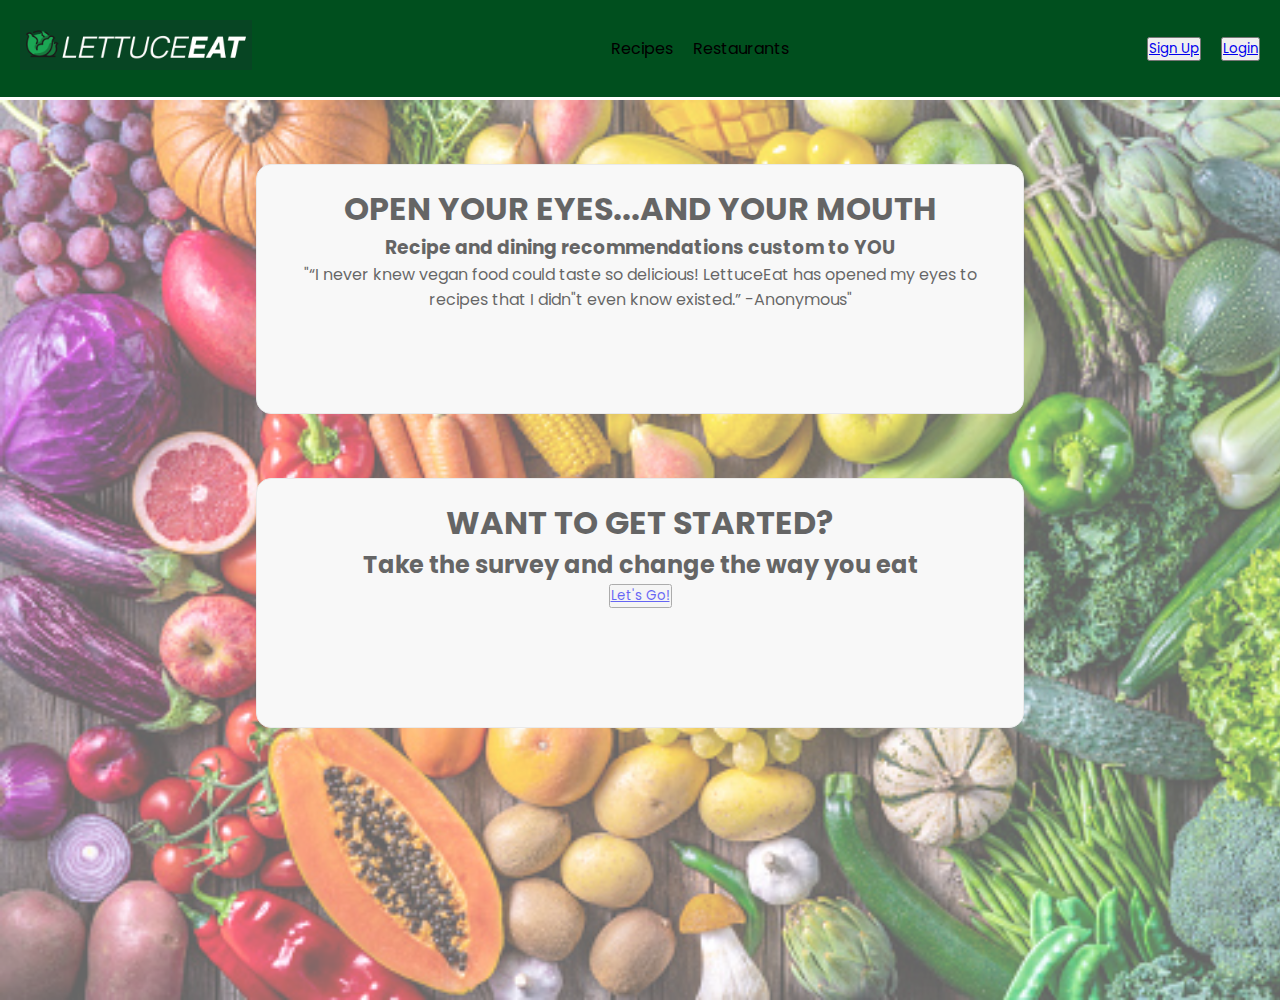
==== index.html @ 0c91b644 "Started landing page" ====
<!DOCTYPE html>
<html>
    <head>
        <meta charset="utf-8">
        <link rel="stylesheet" href="style/main.css">
        <title>LettuceEat</title>
    </head>

    <body>
        <div class="container">
            <header>
                <div class="logo">
                    <img src="images/green_logo.png" alt="logo" />
                    </div>
                    <nav>
                        <ul>
                            <li><a href="recipe.html">Recipes</a></li>
                            <li><a href="restaurant.html">Restaurants</a></li>
                        </ul>
                    </nav>
                    <div class="buttons">
                        <button><a href="signup.html">Sign Up</a></button>
                        <button><a href="login.html">Login</a></button>
                    </div>
            </header>
            <div class="main">
                <div class="quote-box">
                    <h1>OPEN YOUR EYES...AND YOUR MOUTH</h1>
                    <h3>Recipe and dining recommendations custom to YOU</h3>
                    <div class="user-quote">
                        <p>"“I never knew vegan food could taste so delicious! LettuceEat has opened my eyes to recipes that I didn&quot;t even know existed.” -Anonymous"</p>
                    </div>
                </div>
                <div class="quote-box">
                    <h1>WANT TO GET STARTED?</h1>
                    <h2>Take the survey and change the way you eat</h2>
                    <button><a href="#">Let's Go!</a></button>
                </div>
            </div>
        </div>
    </body>
</html>
---- style/main.css ----
@import url('https://fonts.googleapis.com/css2?family=Poppins:wght@200;300;400;500;600;700&display=swap');
*{
  margin: 0;
  padding: 0;
  box-sizing: border-box;
  font-family: "Poppins" , sans-serif;
}

header {
    display: flex;
    justify-content: space-between;
    align-items: center;
    padding: 20px;
    background-color: #004f1e;
  }
  
  .logo img {
    height: 50px;
  }
  
  nav ul {
    display: flex;
    list-style: none;
    margin: 0;
    padding: 0;
  }
  
  nav li {
    margin-left: 20px;
  }
  
  nav a {
    text-decoration: none;
    color: black;
  }

  .buttons {
    display: flex;
    justify-content: flex-end;
    align-items: center;
  }
  
  .buttons button {
    margin-left: 20px;
  }

  .main{
        position: absolute;
        top: 100px; /* Adjust this value to match the height of your header */
        left: 0;
        width: 100%;
        height: 100%; 
        background-image: url("../images/vegetables.jpeg");
        background-size: cover;
        opacity: 0.6;
  }

  .quote-box {
    background-color: #f5f5f5;
    border: 1px solid #ddd;
    height: 250px;
    padding: 20px;
    text-align: center;
    margin-top: 5%;
    margin-left: 20%;
    margin-right: 20%;
    border-radius: 15px;
  }
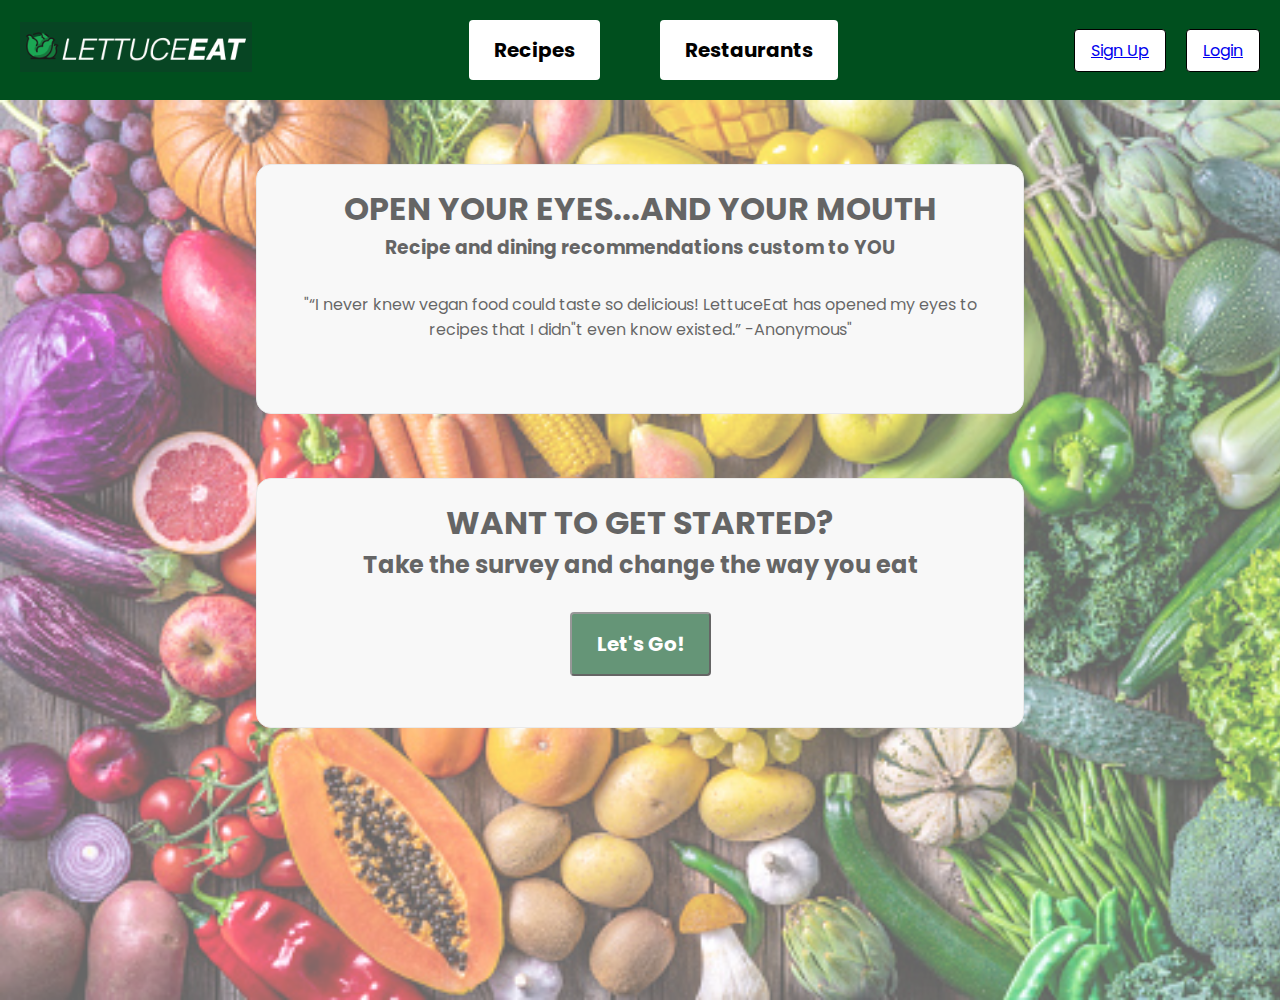
==== commit 0cbda998: "finished landing page" ====
--- a/index.html
+++ b/index.html
@@ -14,13 +14,13 @@
                     </div>
                     <nav>
                         <ul>
-                            <li><a href="recipe.html">Recipes</a></li>
-                            <li><a href="restaurant.html">Restaurants</a></li>
+                            <li class="middle_buttons"><a href="recipe.html">Recipes</a></li>
+                            <li class="middle_buttons"><a href="restaurant.html">Restaurants</a></li>
                         </ul>
                     </nav>
                     <div class="buttons">
-                        <button><a href="signup.html">Sign Up</a></button>
-                        <button><a href="login.html">Login</a></button>
+                        <button class="signup"><a href="signup.html">Sign Up</a></button>
+                        <button class="login"><a href="login.html">Login</a></button>
                     </div>
             </header>
             <div class="main">
@@ -34,7 +34,7 @@
                 <div class="quote-box">
                     <h1>WANT TO GET STARTED?</h1>
                     <h2>Take the survey and change the way you eat</h2>
-                    <button><a href="#">Let's Go!</a></button>
+                    <button class="survey"><a href="#">Let's Go!</a></button>
                 </div>
             </div>
         </div>
--- a/style/main.css
+++ b/style/main.css
@@ -60,9 +60,87 @@
     border: 1px solid #ddd;
     height: 250px;
     padding: 20px;
+ 
     text-align: center;
     margin-top: 5%;
     margin-left: 20%;
     margin-right: 20%;
     border-radius: 15px;
-  }+  }
+
+  .quote-box div {
+    margin-top: 30px;
+  }
+
+  .quote-box button {
+    margin-top: 30px;
+  }
+
+  .signup {
+    background-color: #ffffff;
+    color: #000000;
+    border: 1px solid #000000;
+    padding: 8px 16px;
+    border-radius: 4px;
+    font-size: 16px;
+    cursor: pointer;
+  }
+
+  .login {
+    background-color: #ffffff;
+    color: #000000;
+    border: 1px solid #000000;
+    padding: 8px 16px;
+    border-radius: 4px;
+    font-size: 16px;
+    cursor: pointer;
+  }
+
+  .middle_buttons a {
+    font-size: 20px;
+    /* color: #black; */
+    font-weight: bold;
+    
+  }
+
+  .middle_buttons {
+    background-color: white;
+    padding-left: 25px;
+    padding-right: 25px;
+    padding-top: 15px;
+    padding-bottom: 15px;
+    margin-right: 30px;
+    margin-left: 30px;
+    border-radius: 4px;
+    
+  }
+
+  .middle_buttons:hover {
+    padding-left: 40px;
+    padding-right: 40px;
+    /* padding-top: 20px;
+    padding-bottom: 20px; */
+  }
+
+  .survey a {
+    font-size: 20px;
+    color: #fff;
+    font-weight: bold;
+    text-decoration: none;
+    
+  }
+
+  .survey {
+    background-color: #004f1e;
+
+    padding-left: 25px;
+    padding-right: 25px;
+    padding-top: 15px;
+    padding-bottom: 15px;
+    margin-right: 30px;
+    margin-left: 30px;
+    border-radius: 4px;
+    
+  }
+
+  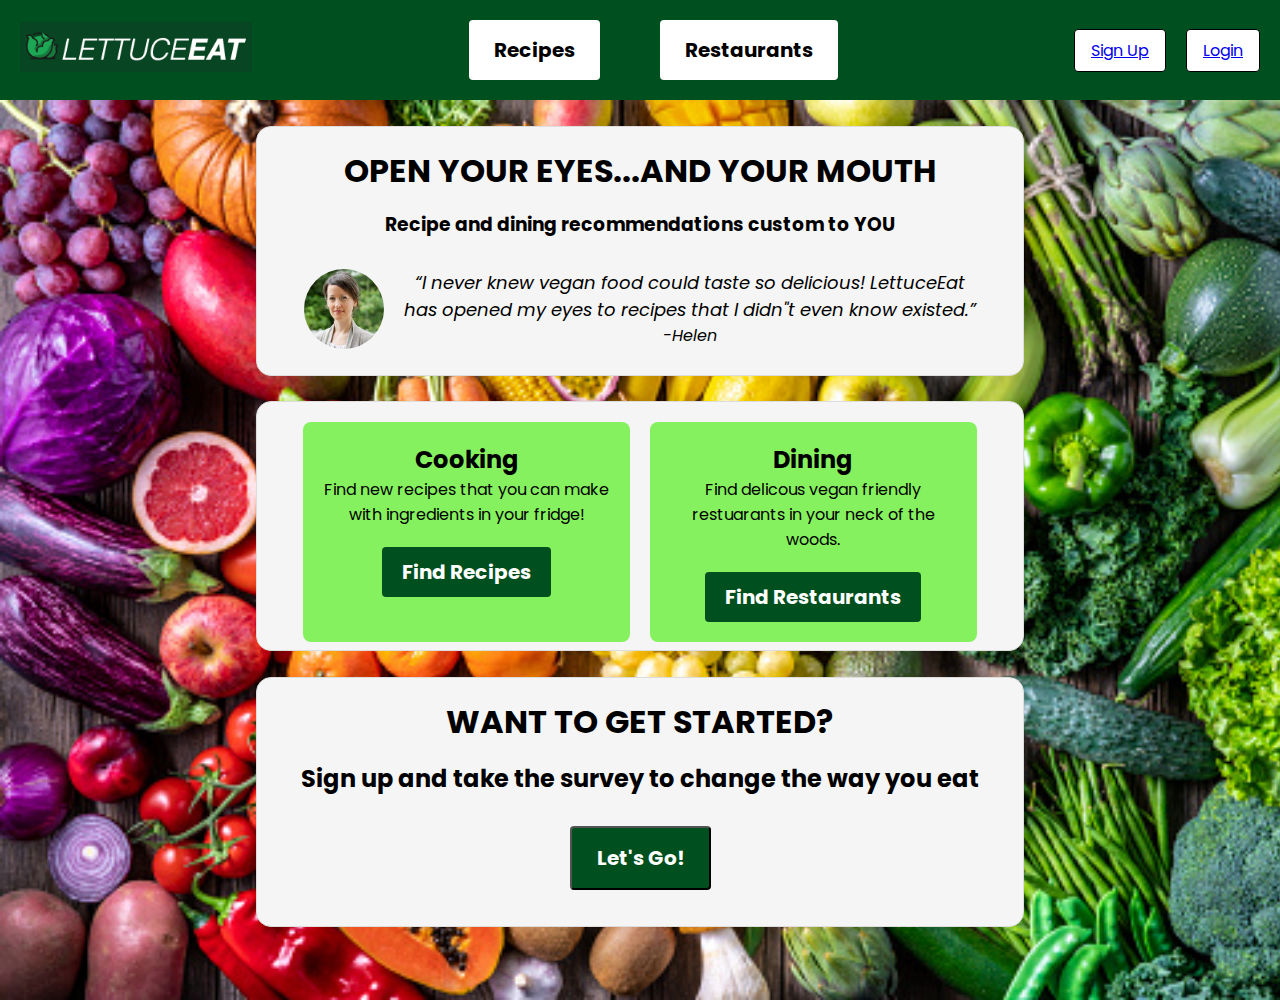
==== commit 69d2991e: "Finished recipe/rest" ====
--- a/index.html
+++ b/index.html
@@ -5,12 +5,13 @@
         <link rel="stylesheet" href="style/main.css">
         <title>LettuceEat</title>
     </head>
-
     <body>
         <div class="container">
             <header>
                 <div class="logo">
-                    <img src="images/green_logo.png" alt="logo" />
+                    <a href="index.html">
+                        <img src="images/green_logo.png" alt="logo" />
+                    </a>
                     </div>
                     <nav>
                         <ul>
@@ -27,14 +28,33 @@
                 <div class="quote-box">
                     <h1>OPEN YOUR EYES...AND YOUR MOUTH</h1>
                     <h3>Recipe and dining recommendations custom to YOU</h3>
-                    <div class="user-quote">
-                        <p>"“I never knew vegan food could taste so delicious! LettuceEat has opened my eyes to recipes that I didn&quot;t even know existed.” -Anonymous"</p>
+                    <div class="quote-container">
+                        <img src="images/headshot.jpeg" alt="Picture">
+                        <blockquote>
+                            <p>“I never knew vegan food could taste so delicious! LettuceEat</p>
+                            <p>has opened my eyes to recipes that I didn&quot;t even know existed.”</p>
+                            <cite>-Helen</cite>
+                        </blockquote>
                     </div>
                 </div>
                 <div class="quote-box">
+                    <div class="recipe-restaurant">
+                        <div class="recipe-box">
+                          <h2>Cooking</h2>
+                          <p>Find new recipes that you can make with ingredients in your fridge!</p>
+                          <button class="survey"><a href="recipe.html">Find Recipes</a></button>
+                        </div>
+                        <div class="restaurant-box">
+                          <h2>Dining</h2>
+                          <p>Find delicous vegan friendly restuarants in your neck of the woods.</p>
+                          <button class="survey"><a href="restaurant.html">Find Restaurants</a></button>
+                        </div>
+                      </div>
+                </div>
+                <div class="quote-box">
                     <h1>WANT TO GET STARTED?</h1>
-                    <h2>Take the survey and change the way you eat</h2>
-                    <button class="survey"><a href="#">Let's Go!</a></button>
+                    <h2>Sign up and take the survey to change the way you eat</h2>
+                    <button class="survey"><a href="signup.html">Let's Go!</a></button>
                 </div>
             </div>
         </div>
--- a/style/main.css
+++ b/style/main.css
@@ -44,7 +44,7 @@
     margin-left: 20px;
   }
 
-  .main{
+  .main {
         position: absolute;
         top: 100px; /* Adjust this value to match the height of your header */
         left: 0;
@@ -52,7 +52,6 @@
         height: 100%; 
         background-image: url("../images/vegetables.jpeg");
         background-size: cover;
-        opacity: 0.6;
   }
 
   .quote-box {
@@ -60,16 +59,45 @@
     border: 1px solid #ddd;
     height: 250px;
     padding: 20px;
- 
     text-align: center;
-    margin-top: 5%;
+    margin-top: 2%;
     margin-left: 20%;
     margin-right: 20%;
     border-radius: 15px;
   }
 
-  .quote-box div {
+  .quote-box h3 {
+    margin-top: 15px;
+  }
+
+  .quote-box h2 {
+    margin-top: 15px;
+  }
+
+  .quote-container {
+    display: flex;
+    justify-content: center;
+    align-items: center;
     margin-top: 30px;
+  }
+
+  .quote-container img {
+    height: 80px;
+    width: 80px;
+    border-radius: 60%;
+  }
+  
+  blockquote {
+    margin-left: 20px;
+  }
+  
+  blockquote p {
+    font-size: 18px;
+    font-style: italic;
+  }
+  
+  cite {
+    font-size: 16px;
   }
 
   .quote-box button {
@@ -116,10 +144,7 @@
   }
 
   .middle_buttons:hover {
-    padding-left: 40px;
-    padding-right: 40px;
-    /* padding-top: 20px;
-    padding-bottom: 20px; */
+    background-color: tan;
   }
 
   .survey a {
@@ -132,7 +157,6 @@
 
   .survey {
     background-color: #004f1e;
-
     padding-left: 25px;
     padding-right: 25px;
     padding-top: 15px;
@@ -143,4 +167,133 @@
     
   }
 
-  +  .search-container {
+    display: flex;
+    flex-direction: column;
+    align-items: center;
+}
+
+.search-container h1 {
+    margin-top: 25px;
+}
+
+.search-container p {
+    margin-top: 20px;
+    margin-bottom: 20px;
+}
+
+.search-container h4 {
+    margin-top: 25px;
+    margin-bottom: 25px;
+}
+
+.search-field {
+    margin-bottom: 10px;
+    display: flex;
+    flex-direction: row;
+    align-items: center;
+}
+
+.search-field label {
+    margin-right: 5px;
+}
+
+.search-field .delete-button {
+    margin-left: 10px;
+    width: 20px;
+    height: 20px;
+    background-color: #dc3545;
+    color: #fff;
+    border: none;
+    border-radius: 50%;
+    cursor: pointer;
+    display: flex;
+    align-items: center;
+    justify-content: center;
+    font-weight: bold;
+    font-size: 14px;
+    line-height: 1;
+}
+
+.add-button {
+    margin-top: 10px;
+    padding: 5px;
+    background-color: #004f1e;
+    color: #fff;
+    border: none;
+    border-radius: 5px;
+    cursor: pointer;
+}
+
+.search {
+    color: white;
+    background-color: #004f1e;
+    font-size: 20px;
+    padding-left: 25px;
+    padding-right: 25px;
+    padding-top: 15px;
+    padding-bottom: 15px;
+    margin-top: 30px;
+    border-radius: 4px;
+}
+
+.recipe-restaurant {
+    display: flex;
+    justify-content: center;
+  }
+  
+  .recipe-box {
+    width: 45%;
+    background-color: rgb(134, 241, 95);
+    padding: 20px;
+    box-sizing: border-box;
+    border-radius: 8px;
+    margin-right: 10px;
+  }
+  
+  .recipe-box h2 {
+    margin-top: 0;
+  }
+  
+  .recipe-box button {
+    background-color: #004f1e;
+    border: none;
+    color: white;
+    padding: 10px 20px;
+    text-align: center;
+    text-decoration: none;
+    display: inline-block;
+    font-size: 16px;
+    margin-top: 20px;
+    cursor: pointer;
+    font-weight: bold;
+    border-radius: 4px;
+  }
+
+  .restaurant-box {
+    width: 45%;
+    background-color: rgb(134, 241, 95);;
+    padding: 20px;
+    box-sizing: border-box;
+    border-radius: 8px;
+    margin-left: 10px;
+  }
+  
+  .restaurant-box h2 {
+    margin-top: 0;
+  }
+  
+  .restaurant-box button {
+    background-color: #004f1e;
+    border: none;
+    color: white;
+    padding: 10px 20px;
+    text-align: center;
+    text-decoration: none;
+    display: inline-block;
+    font-size: 16px;
+    margin-top: 20px;
+    cursor: pointer;
+    font-weight: bold;
+    border-radius: 4px;
+  }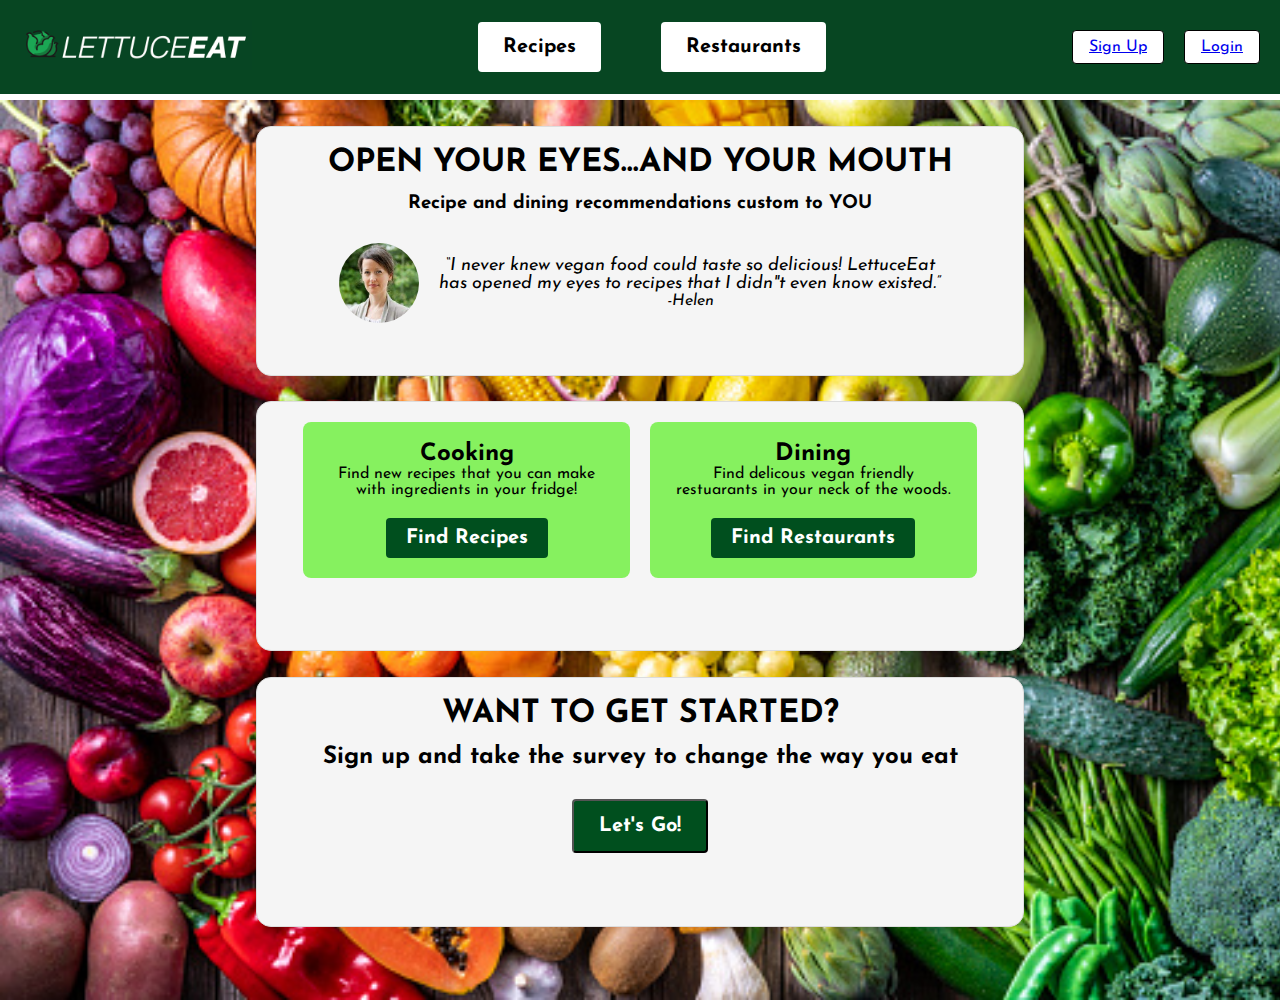
==== commit 94e77197: "cookie shit" ====
--- a/index.html
+++ b/index.html
@@ -3,6 +3,8 @@
     <head>
         <meta charset="utf-8">
         <link rel="stylesheet" href="style/main.css">
+        <script src="https://ajax.googleapis.com/ajax/libs/jquery/3.6.3/jquery.min.js"></script>
+        <script src="scripts/index.js"></script>
         <title>LettuceEat</title>
     </head>
     <body>
@@ -22,6 +24,12 @@
                     <div class="buttons">
                         <button class="signup"><a href="signup.html">Sign Up</a></button>
                         <button class="login"><a href="login.html">Login</a></button>
+                    </div>
+                    <div class="userBox">
+                        <div class="user">
+                            Hello
+                        </div>
+                        <button class="signout">Sign Out</button>
                     </div>
             </header>
             <div class="main">
--- a/style/main.css
+++ b/style/main.css
@@ -1,176 +1,189 @@
-@import url('https://fonts.googleapis.com/css2?family=Poppins:wght@200;300;400;500;600;700&display=swap');
+/* Google Font Link */
+@import url('https://fonts.googleapis.com/css2?family=Josefin+Sans:ital,wght@0,100;0,200;0,300;0,400;0,500;0,600;0,700;1,100;1,200;1,300;1,400;1,500;1,600;1,700&display=swap');
 *{
   margin: 0;
   padding: 0;
   box-sizing: border-box;
-  font-family: "Poppins" , sans-serif;
+  font-family: 'Josefin Sans', sans-serif;
 }
 
 header {
-    display: flex;
-    justify-content: space-between;
-    align-items: center;
-    padding: 20px;
-    background-color: #004f1e;
-  }
-  
-  .logo img {
-    height: 50px;
-  }
-  
-  nav ul {
-    display: flex;
-    list-style: none;
-    margin: 0;
-    padding: 0;
-  }
-  
-  nav li {
-    margin-left: 20px;
-  }
-  
-  nav a {
-    text-decoration: none;
-    color: black;
-  }
-
-  .buttons {
-    display: flex;
-    justify-content: flex-end;
-    align-items: center;
-  }
-  
-  .buttons button {
-    margin-left: 20px;
-  }
-
-  .main {
-        position: absolute;
-        top: 100px; /* Adjust this value to match the height of your header */
-        left: 0;
-        width: 100%;
-        height: 100%; 
-        background-image: url("../images/vegetables.jpeg");
-        background-size: cover;
-  }
-
-  .quote-box {
-    background-color: #f5f5f5;
-    border: 1px solid #ddd;
-    height: 250px;
-    padding: 20px;
-    text-align: center;
-    margin-top: 2%;
-    margin-left: 20%;
-    margin-right: 20%;
-    border-radius: 15px;
-  }
-
-  .quote-box h3 {
-    margin-top: 15px;
-  }
-
-  .quote-box h2 {
-    margin-top: 15px;
-  }
-
-  .quote-container {
-    display: flex;
-    justify-content: center;
-    align-items: center;
-    margin-top: 30px;
-  }
-
-  .quote-container img {
-    height: 80px;
-    width: 80px;
-    border-radius: 60%;
-  }
-  
-  blockquote {
-    margin-left: 20px;
-  }
-  
-  blockquote p {
-    font-size: 18px;
-    font-style: italic;
-  }
-  
-  cite {
-    font-size: 16px;
-  }
-
-  .quote-box button {
-    margin-top: 30px;
-  }
-
-  .signup {
-    background-color: #ffffff;
-    color: #000000;
-    border: 1px solid #000000;
-    padding: 8px 16px;
-    border-radius: 4px;
-    font-size: 16px;
-    cursor: pointer;
-  }
-
-  .login {
-    background-color: #ffffff;
-    color: #000000;
-    border: 1px solid #000000;
-    padding: 8px 16px;
-    border-radius: 4px;
-    font-size: 16px;
-    cursor: pointer;
-  }
-
-  .middle_buttons a {
-    font-size: 20px;
-    /* color: #black; */
-    font-weight: bold;
-    
-  }
-
-  .middle_buttons {
-    background-color: white;
-    padding-left: 25px;
-    padding-right: 25px;
-    padding-top: 15px;
-    padding-bottom: 15px;
-    margin-right: 30px;
-    margin-left: 30px;
-    border-radius: 4px;
-    
-  }
-
-  .middle_buttons:hover {
-    background-color: tan;
-  }
-
-  .survey a {
-    font-size: 20px;
-    color: #fff;
-    font-weight: bold;
-    text-decoration: none;
-    
-  }
-
-  .survey {
-    background-color: #004f1e;
-    padding-left: 25px;
-    padding-right: 25px;
-    padding-top: 15px;
-    padding-bottom: 15px;
-    margin-right: 30px;
-    margin-left: 30px;
-    border-radius: 4px;
-    
-  }
-
-  .search-container {
-    display: flex;
-    flex-direction: column;
-    align-items: center;
+  display: flex;
+  justify-content: space-between;
+  align-items: center;
+  padding: 20px;
+  background-color: rgb(7, 70, 34);
+}
+
+.logo img {
+  height: 50px;
+}
+
+nav ul {
+  display: flex;
+  list-style: none;
+  margin: 0;
+  padding: 0;
+}
+
+nav li {
+  margin-left: 20px;
+}
+
+nav a {
+  text-decoration: none;
+  color: black;
+}
+
+.buttons {
+  display: flex;
+  justify-content: flex-end;
+  align-items: center;
+  /* display: none; */
+}
+
+.user {
+  color: white;
+  font-weight: bold;
+  font-size: larger;
+  padding-right: 1%;
+}
+
+.userBox {
+  display: none
+}
+
+.buttons button {
+  margin-left: 20px;
+}
+
+.main {
+  position: absolute;
+  top: 100px; /* Adjust this value to match the height of your header */
+  left: 0;
+  width: 100%;
+  height: 100%; 
+  background-image: url("../images/vegetables.jpeg");
+  background-size: cover;
+}
+
+.quote-box {
+  background-color: #f5f5f5;
+  border: 1px solid #ddd;
+  height: 250px;
+  padding: 20px;
+  text-align: center;
+  margin-top: 2%;
+  margin-left: 20%;
+  margin-right: 20%;
+  border-radius: 15px;
+}
+
+.quote-box h3 {
+  margin-top: 15px;
+}
+
+.quote-box h2 {
+  margin-top: 15px;
+}
+
+.quote-container {
+  display: flex;
+  justify-content: center;
+  align-items: center;
+  margin-top: 30px;
+}
+
+.quote-container img {
+  height: 80px;
+  width: 80px;
+  border-radius: 60%;
+}
+
+blockquote {
+  margin-left: 20px;
+}
+
+blockquote p {
+  font-size: 18px;
+  font-style: italic;
+}
+
+cite {
+  font-size: 16px;
+}
+
+.quote-box button {
+  margin-top: 30px;
+}
+
+.signup {
+  background-color: #ffffff;
+  color: #000000;
+  border: 1px solid #000000;
+  padding: 8px 16px;
+  border-radius: 4px;
+  font-size: 16px;
+  cursor: pointer;
+}
+
+.login {
+  background-color: #ffffff;
+  color: #000000;
+  border: 1px solid #000000;
+  padding: 8px 16px;
+  border-radius: 4px;
+  font-size: 16px;
+  cursor: pointer;
+}
+
+.middle_buttons a {
+  font-size: 20px;
+  /* color: #black; */
+  font-weight: bold;
+  
+}
+
+.middle_buttons {
+  background-color: white;
+  padding-left: 25px;
+  padding-right: 25px;
+  padding-top: 15px;
+  padding-bottom: 15px;
+  margin-right: 30px;
+  margin-left: 30px;
+  border-radius: 4px;
+  
+}
+
+.middle_buttons:hover {
+  background-color: tan;
+}
+
+.survey a {
+  font-size: 20px;
+  color: #fff;
+  font-weight: bold;
+  text-decoration: none;
+  
+}
+
+.survey {
+  background-color: #004f1e;
+  padding-left: 25px;
+  padding-right: 25px;
+  padding-top: 15px;
+  padding-bottom: 15px;
+  margin-right: 30px;
+  margin-left: 30px;
+  border-radius: 4px;
+  
+}
+
+.search-container {
+  display: flex;
+  flex-direction: column;
+  align-items: center;
 }
 
 .search-container h1 {
@@ -296,4 +309,139 @@
     cursor: pointer;
     font-weight: bold;
     border-radius: 4px;
-  }+  }
+
+  .area{
+    position: absolute;
+    background: #04853f;  
+    background: -webkit-linear-gradient(to left, #1cb256, #004f1e);  
+    width: 100%;
+    height:100vh;
+  }
+  
+  .circles{
+    position: absolute;
+    top: 0;
+    left: 0;
+    right: 0;
+    width: 100%;
+    height: 100%;
+    overflow: hidden;
+  }
+  
+  .circles li{
+    position: absolute;
+    display: block;
+    list-style: none;
+    width: 20px;
+    height: 20px;
+    background: rgba(255, 255, 255, 0.2);
+    animation: animate 25s linear infinite;
+    bottom: -150px;
+    
+  }
+  
+  .circles li:nth-child(1){
+    left: 25%;
+    width: 80px;
+    height: 80px;
+    animation-delay: 0s;
+  }
+  
+  
+  .circles li:nth-child(2){
+    left: 10%;
+    width: 20px;
+    height: 20px;
+    animation-delay: 2s;
+    animation-duration: 12s;
+  }
+  
+  .circles li:nth-child(3){
+    left: 70%;
+    width: 20px;
+    height: 20px;
+    animation-delay: 4s;
+  }
+  
+  .circles li:nth-child(4){
+    left: 40%;
+    width: 60px;
+    height: 60px;
+    animation-delay: 0s;
+    animation-duration: 18s;
+  }
+  
+  .circles li:nth-child(5){
+    left: 65%;
+    width: 20px;
+    height: 20px;
+    animation-delay: 0s;
+  }
+  
+  .circles li:nth-child(6){
+    left: 75%;
+    width: 110px;
+    height: 110px;
+    animation-delay: 3s;
+  }
+  
+  .circles li:nth-child(7){
+    left: 35%;
+    width: 150px;
+    height: 150px;
+    animation-delay: 7s;
+  }
+  
+  .circles li:nth-child(8){
+    left: 50%;
+    width: 25px;
+    height: 25px;
+    animation-delay: 15s;
+    animation-duration: 45s;
+  }
+  
+  .circles li:nth-child(9){
+    left: 20%;
+    width: 15px;
+    height: 15px;
+    animation-delay: 2s;
+    animation-duration: 35s;
+  }
+  
+  .circles li:nth-child(10){
+    left: 85%;
+    width: 150px;
+    height: 150px;
+    animation-delay: 0s;
+    animation-duration: 11s;
+  }
+  
+  
+  
+  @keyframes animate {
+  
+    0%{
+        transform: translateY(0) rotate(0deg);
+        opacity: 1;
+        border-radius: 0;
+    }
+  
+    100%{
+        transform: translateY(-1000px) rotate(720deg);
+        opacity: 0;
+        border-radius: 50%;
+    }
+  
+  }
+  
+.survey1 {
+  margin: 2%;
+  position: absolute;
+  z-index: 1;
+  background-color: transparent;
+}  
+
+.questions {
+  transform: translate(27%);
+}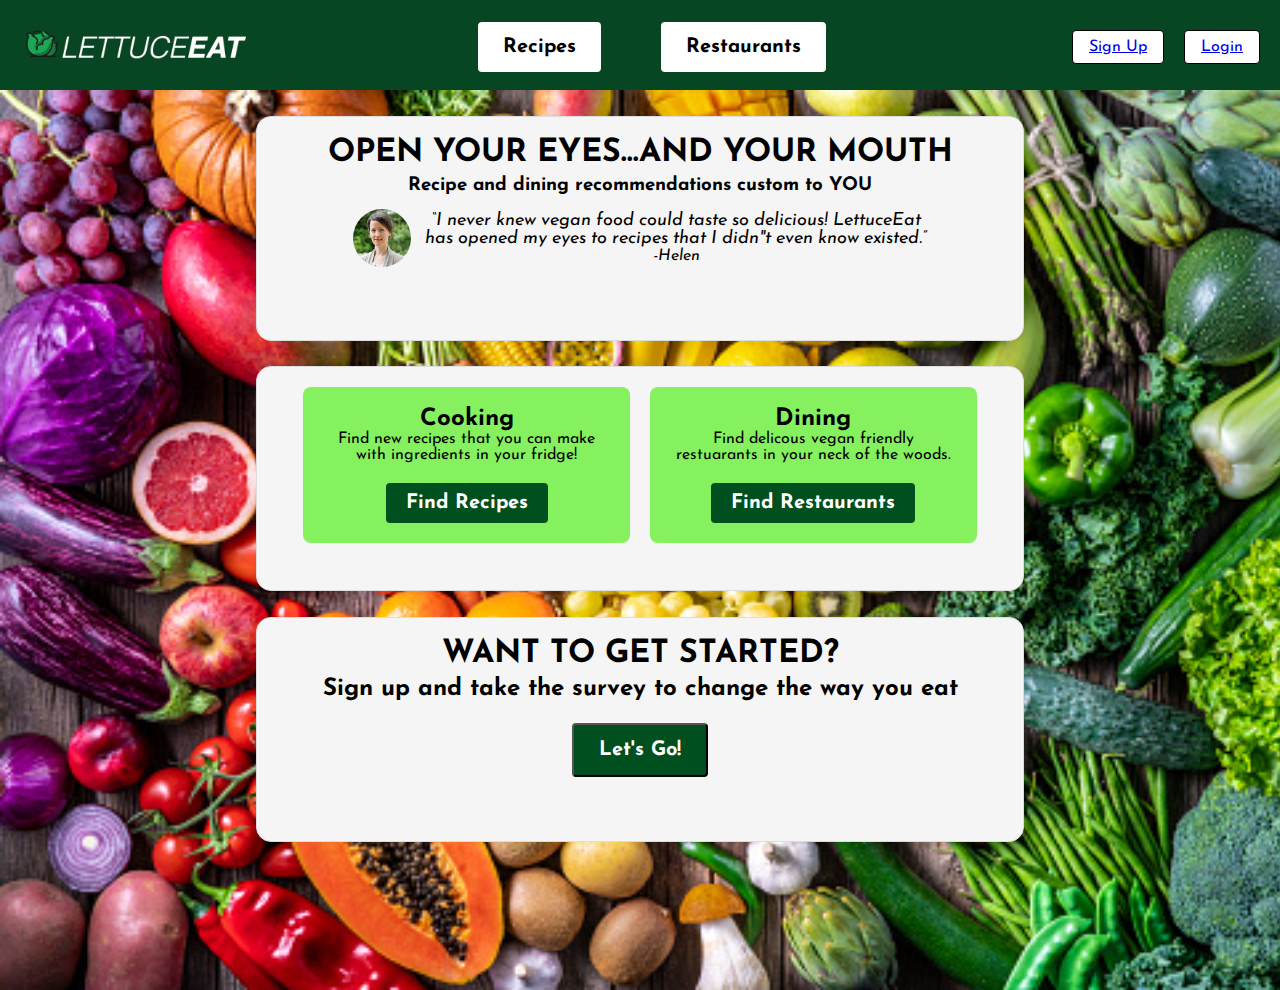
==== commit a776240b: "Connected Edamam API" ====
--- a/index.html
+++ b/index.html
@@ -26,9 +26,7 @@
                         <button class="login"><a href="login.html">Login</a></button>
                     </div>
                     <div class="userBox">
-                        <div class="user">
-                            Hello
-                        </div>
+                        <div class="user" style="white-space: nowrap;">Hello</div>
                         <button class="signout">Sign Out</button>
                     </div>
             </header>
--- a/style/main.css
+++ b/style/main.css
@@ -39,18 +39,31 @@
   display: flex;
   justify-content: flex-end;
   align-items: center;
-  /* display: none; */
+}
+
+.userBox {
+    display: none;
+    justify-content: flex-end;
+    align-items: center;
+    flex-direction: row;
+    width: 15%
 }
 
 .user {
-  color: white;
-  font-weight: bold;
-  font-size: larger;
-  padding-right: 1%;
-}
-
-.userBox {
-  display: none
+    color: white;
+    font-weight: bold;
+    font-size: larger;
+    padding-right: 1%;
+    margin-right: 5%;
+}
+
+.signout {
+    font-size: 15px;
+    width: 40%;
+    padding-top: 5%;
+    padding-bottom: 5%;
+    background-color: white;
+    border-radius: 8px;
 }
 
 .buttons button {
@@ -59,7 +72,7 @@
 
 .main {
   position: absolute;
-  top: 100px; /* Adjust this value to match the height of your header */
+  top: 90px;
   left: 0;
   width: 100%;
   height: 100%; 
@@ -70,7 +83,7 @@
 .quote-box {
   background-color: #f5f5f5;
   border: 1px solid #ddd;
-  height: 250px;
+  height: 25%;
   padding: 20px;
   text-align: center;
   margin-top: 2%;
@@ -80,28 +93,28 @@
 }
 
 .quote-box h3 {
-  margin-top: 15px;
+  margin-top: 1%;
 }
 
 .quote-box h2 {
-  margin-top: 15px;
+  margin-top: 1%;
 }
 
 .quote-container {
   display: flex;
   justify-content: center;
   align-items: center;
-  margin-top: 30px;
+  margin-top: 2%;
 }
 
 .quote-container img {
-  height: 80px;
-  width: 80px;
+  height: 8%;
+  width: 8%;
   border-radius: 60%;
 }
 
 blockquote {
-  margin-left: 20px;
+  margin-left: 2%;
 }
 
 blockquote p {
@@ -114,7 +127,7 @@
 }
 
 .quote-box button {
-  margin-top: 30px;
+  margin-top: 3%;
 }
 
 .signup {
@@ -195,9 +208,12 @@
     margin-bottom: 20px;
 }
 
+.search-container h3 {
+    margin-top: 25px;
+}
+
 .search-container h4 {
-    margin-top: 25px;
-    margin-bottom: 25px;
+    margin-bottom: 15px;
 }
 
 .search-field {
@@ -443,5 +459,68 @@
 }  
 
 .questions {
-  transform: translate(27%);
-}+    padding-left: 25%;
+    justify-content: center;
+}
+
+.recipe-search-results-container {
+    text-align: center;
+    margin: 0 auto;
+    max-width: 800px;
+}
+
+.result-header {
+    margin-top: 15%;
+    display: none;
+}
+
+.recipe-list-container {
+    display: flex;
+    flex-wrap: wrap;
+    justify-content: space-between;
+    align-items: center;
+  }
+  
+  .recipe {
+    display: flex;
+    flex-direction: column;
+    align-items: center;
+    background-color: grey;
+    border-radius: 5px;
+    margin-top: 3%;
+    width: 100%;
+  }
+  
+  .recipe-image {
+    float: left;
+    padding: 2%;
+    height: 50%;
+    width: auto;
+}
+  
+  .recipe h2 {
+    margin-top: 2%;
+    margin-bottom: 10px;
+  }
+  
+  .recipe p {
+    padding-left: 4%;
+    padding-right: 4%;
+    padding-top: 1%;
+    padding-bottom: 1%;
+  }
+  
+  .recipe ul {
+    margin-top: 0;
+    margin-bottom: 0;
+    list-style-type: none;
+  }
+  
+  .recipe ul li {
+    margin-bottom: 5px;
+  }
+
+  .recipe button {
+    padding: 1%;
+    margin-bottom: 2%;
+  }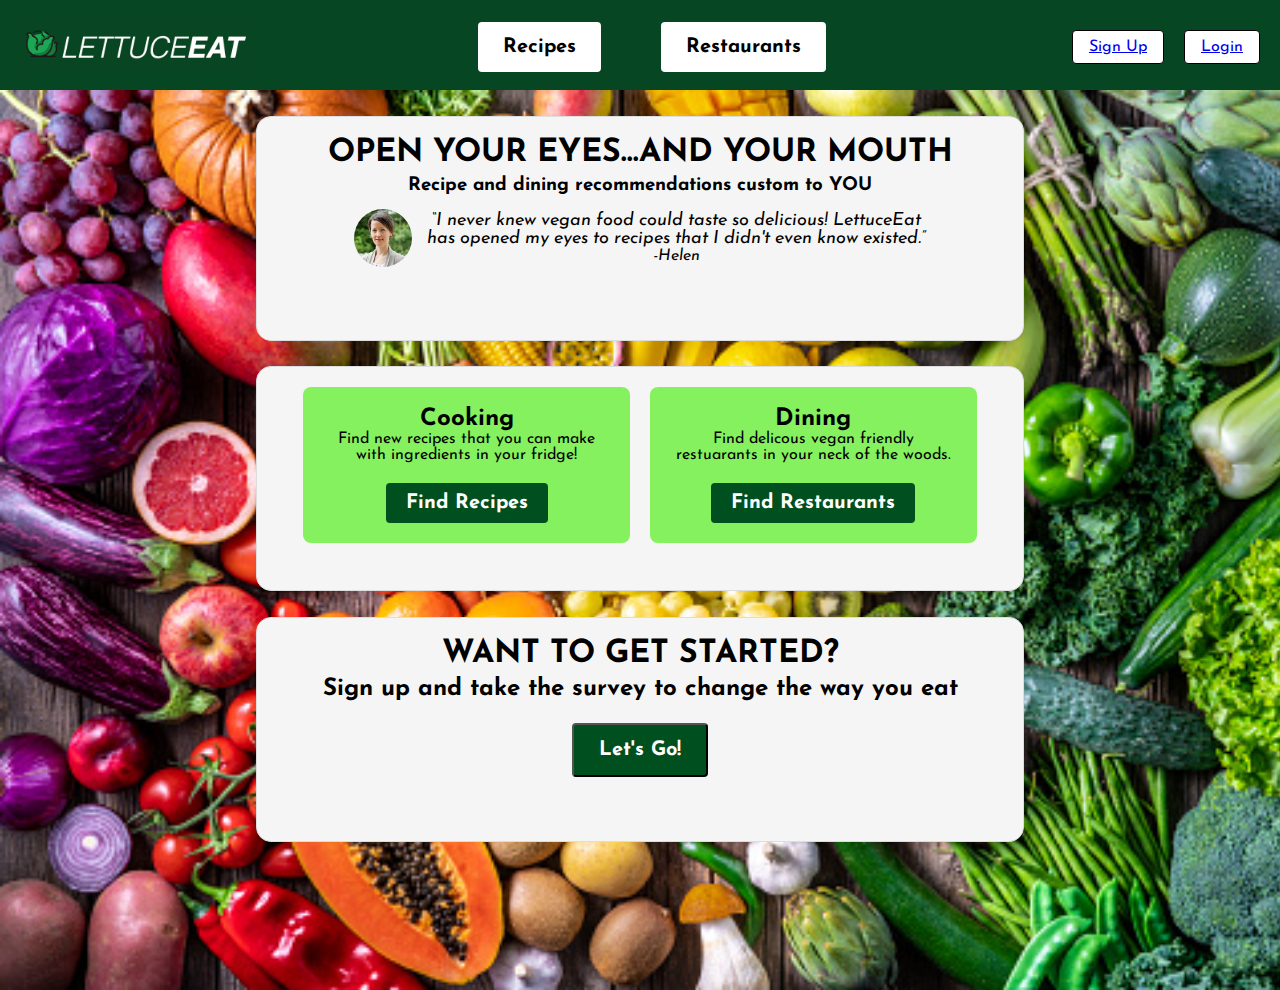
==== commit 867b0ade: "Done with project" ====
--- a/index.html
+++ b/index.html
@@ -38,7 +38,7 @@
                         <img src="images/headshot.jpeg" alt="Picture">
                         <blockquote>
                             <p>“I never knew vegan food could taste so delicious! LettuceEat</p>
-                            <p>has opened my eyes to recipes that I didn&quot;t even know existed.”</p>
+                            <p>has opened my eyes to recipes that I didn&#39;t even know existed.”</p>
                             <cite>-Helen</cite>
                         </blockquote>
                     </div>
--- a/style/main.css
+++ b/style/main.css
@@ -82,6 +82,18 @@
 
 .quote-box {
   background-color: #f5f5f5;
+  border: 1px solid #ddd;
+  height: 25%;
+  padding: 20px;
+  text-align: center;
+  margin-top: 2%;
+  margin-left: 20%;
+  margin-right: 20%;
+  border-radius: 15px;
+}
+
+.quote-box1 {
+  background-color: rgb(193, 190, 190);
   border: 1px solid #ddd;
   height: 25%;
   padding: 20px;
@@ -455,8 +467,12 @@
   margin: 2%;
   position: absolute;
   z-index: 1;
-  background-color: transparent;
+  background-color: white;
 }  
+
+.survey1 form {
+  padding-bottom: 50px;
+}
 
 .questions {
     padding-left: 25%;
@@ -523,4 +539,32 @@
   .recipe button {
     padding: 1%;
     margin-bottom: 2%;
-  }+  }
+
+  .checked {
+    color: orange;
+  }
+
+  .restaurant-list img {
+    width: 30%;
+    height: 30%;
+    border-radius: 8px;
+    object-fit: cover;
+    padding-top: 2%;
+    padding-bottom: 2%;
+  }
+
+  .restaurant-list p {
+    padding-bottom: 1%;
+  }
+
+  .restaurant-list button {
+    margin-bottom: 5px;
+    padding: 5px;
+    border-radius: 8px;
+    background-color: #004f1e; 
+    color: white; 
+    font-size: medium;
+  }
+
+  